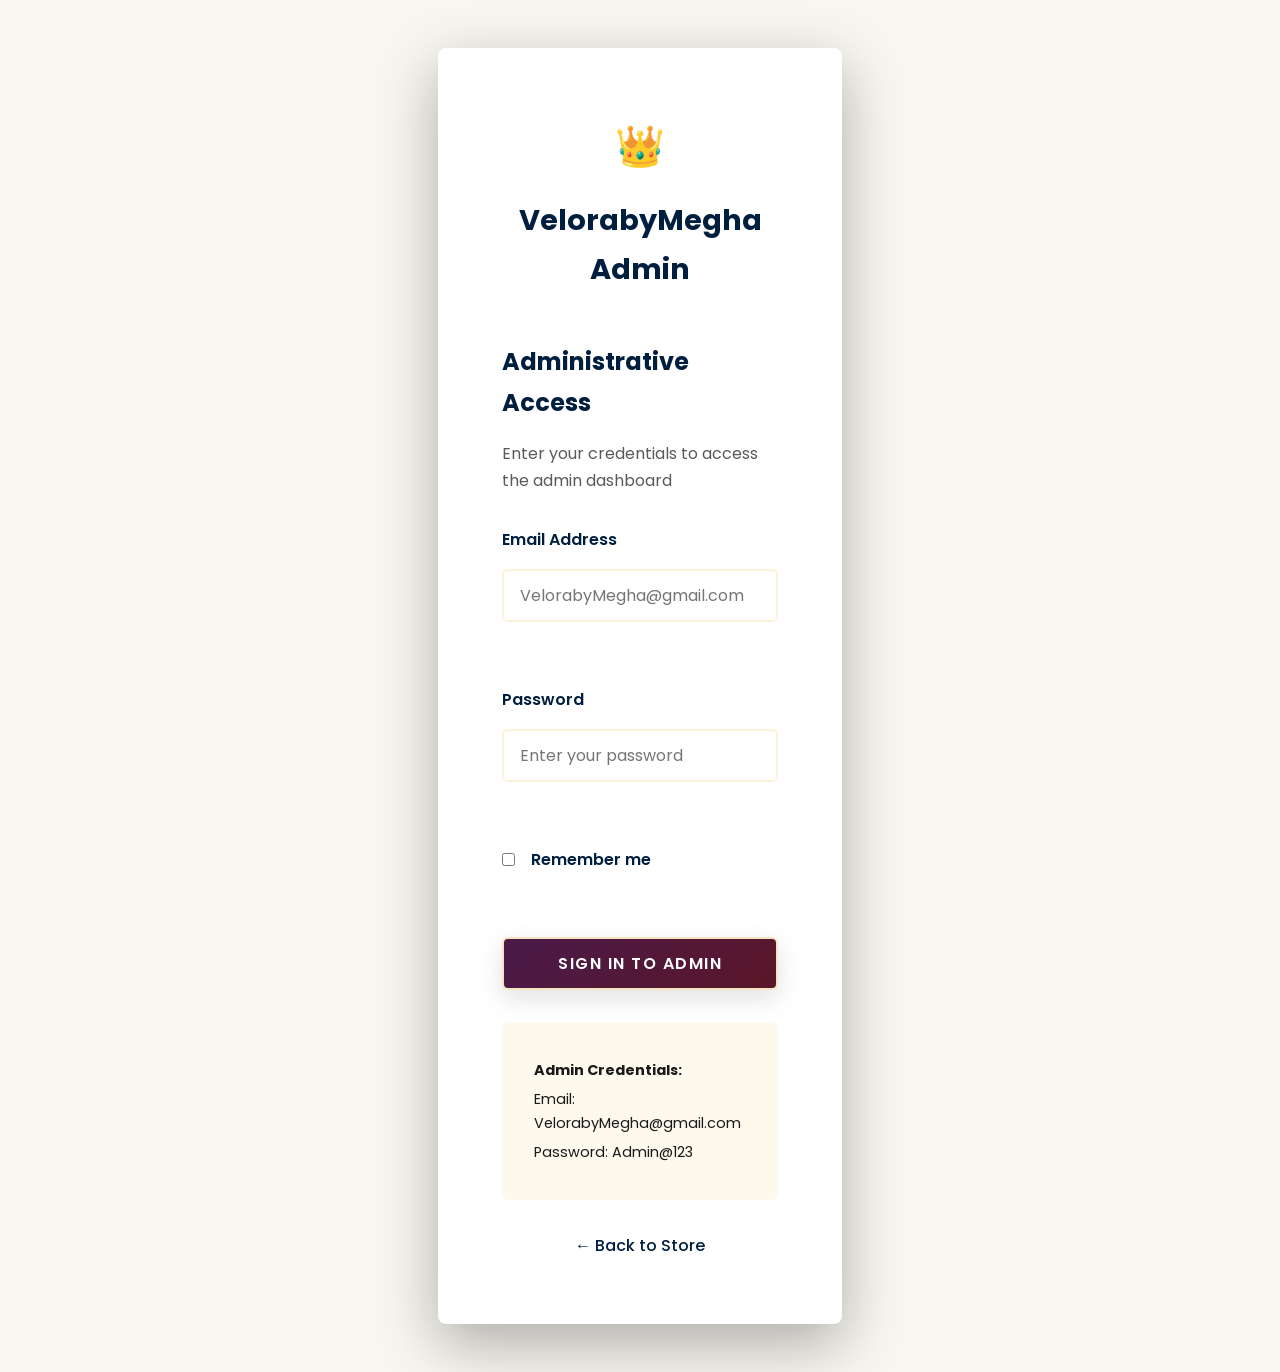
==== admin/customers.html @ 72f83fa5 "WIP: Cart, payment, and responsive UI improvements" ====
<!DOCTYPE html>
<html lang="en">
<head>
    <meta charset="UTF-8">
    <meta name="viewport" content="width=device-width, initial-scale=1.0">
    <title>Customers Management - VelorabyMegha Admin</title>
    <link rel="stylesheet" href="../admin/admin.css">
</head>
<body class="admin-dashboard">
    <!-- Admin Sidebar -->
    <aside class="admin-sidebar">
        <div class="admin-branding">
            <h2>🏛️ Admin Panel</h2>
        </div>

        <nav class="admin-menu">
            <a href="dashboard.html" class="admin-menu-item" data-page="dashboard">
                <span class="menu-icon">📊</span> Dashboard
            </a>
            <a href="products.html" class="admin-menu-item" data-page="products">
                <span class="menu-icon">📦</span> Products
            </a>
            <a href="product-upload.html" class="admin-menu-item" data-page="product-upload">
                <span class="menu-icon">➕</span> Add Product
            </a>
            <a href="orders.html" class="admin-menu-item" data-page="orders">
                <span class="menu-icon">🛒</span> Orders
            </a>
            <a href="customers.html" class="admin-menu-item active" data-page="customers">
                <span class="menu-icon">👥</span> Customers
            </a>
            <a href="../index.html" class="admin-menu-item danger" id="logoutBtn">
                <span class="menu-icon">🚪</span> Logout
            </a>
        </nav>
    </aside>

    <!-- Admin Header -->
    <div class="admin-header">
        <div class="admin-title">
            <h1>Customers Management</h1>
        </div>
    </div>

    <!-- Admin Main Content -->
    <main class="admin-main">
        <div class="admin-container">
            <section class="dashboard-section">
                <div class="section-header">
                    <h2>All Customers</h2>
                </div>

                <table class="admin-table">
                    <thead>
                        <tr>
                            <th>Name</th>
                            <th>Email</th>
                            <th>Phone</th>
                            <th>Orders</th>
                            <th>Total Spent</th>
                            <th>Joined Date</th>
                            <th>Actions</th>
                        </tr>
                    </thead>
                    <tbody id="customersTableBody">
                        <tr>
                            <td colspan="7" class="empty-state">No customers yet</td>
                        </tr>
                    </tbody>
                </table>
            </section>

            <!-- Customer Statistics -->
            <section class="dashboard-section">
                <h2>Customer Statistics</h2>
                <div class="metrics-grid">
                    <div class="metric-card">
                        <div class="metric-icon">👥</div>
                        <div class="metric-content">
                            <h3>Total Customers</h3>
                            <p class="metric-value" id="totalCustomersMetric">0</p>
                        </div>
                    </div>
                    <div class="metric-card">
                        <div class="metric-icon">🆕</div>
                        <div class="metric-content">
                            <h3>This Month</h3>
                            <p class="metric-value" id="thisMonthCustomers">0</p>
                        </div>
                    </div>
                    <div class="metric-card">
                        <div class="metric-icon">💰</div>
                        <div class="metric-content">
                            <h3>Avg. Order Value</h3>
                            <p class="metric-value" id="avgOrderValue">₹0</p>
                        </div>
                    </div>
                    <div class="metric-card">
                        <div class="metric-icon">🏆</div>
                        <div class="metric-content">
                            <h3>Top Spender</h3>
                            <p class="metric-value" id="topSpender">-</p>
                        </div>
                    </div>
                </div>
            </section>
        </div>
    </main>

    <script src="../admin/admin.js"></script>
    <script>
        document.addEventListener('DOMContentLoaded', function() {
            loadCustomersTable();
            loadCustomerStatistics();
        });

        function loadCustomersTable() {
            const customers = JSON.parse(localStorage.getItem('customers')) || [];
            const orders = JSON.parse(localStorage.getItem('orders')) || [];
            const tbody = document.getElementById('customersTableBody');

            if (customers.length === 0) {
                tbody.innerHTML = '<tr><td colspan="7" class="empty-state">No customers yet</td></tr>';
                return;
            }

            tbody.innerHTML = customers.map(customer => {
                const customerOrders = orders.filter(o => o.email === customer.email);
                const totalSpent = customerOrders.reduce((sum, o) => sum + o.total, 0);
                
                return `
                    <tr>
                        <td><strong>${customer.name}</strong></td>
                        <td>${customer.email}</td>
                        <td>${customer.phone || 'N/A'}</td>
                        <td>${customerOrders.length}</td>
                        <td>₹${totalSpent.toLocaleString('en-IN')}</td>
                        <td>${new Date(customer.createdAt).toLocaleDateString()}</td>
                        <td>
                            <button class="btn-view" onclick="viewCustomer('${customer.email}')">View</button>
                            <button class="btn-contact" onclick="contactCustomer('${customer.email}')">Contact</button>
                        </td>
                    </tr>
                `;
            }).join('');
        }

        function loadCustomerStatistics() {
            const customers = JSON.parse(localStorage.getItem('customers')) || [];
            const orders = JSON.parse(localStorage.getItem('orders')) || [];
            
            // Total customers
            document.getElementById('totalCustomersMetric').textContent = customers.length;
            
            // This month
            const thisMonth = customers.filter(c => {
                const date = new Date(c.createdAt);
                const now = new Date();
                return date.getMonth() === now.getMonth() && date.getFullYear() === now.getFullYear();
            }).length;
            document.getElementById('thisMonthCustomers').textContent = thisMonth;
            
            // Average order value
            if (orders.length > 0) {
                const avgOrder = orders.reduce((sum, o) => sum + o.total, 0) / orders.length;
                document.getElementById('avgOrderValue').textContent = '₹' + Math.round(avgOrder).toLocaleString('en-IN');
            }
            
            // Top spender
            if (orders.length > 0) {
                const customerSpending = {};
                orders.forEach(order => {
                    if (!customerSpending[order.email]) {
                        customerSpending[order.email] = 0;
                    }
                    customerSpending[order.email] += order.total;
                });
                
                const topSpenderEmail = Object.keys(customerSpending).reduce((a, b) => 
                    customerSpending[a] > customerSpending[b] ? a : b
                );
                
                const topCustomer = customers.find(c => c.email === topSpenderEmail);
                document.getElementById('topSpender').textContent = topCustomer ? topCustomer.name.split(' ')[0] : '-';
            }
        }

        function viewCustomer(email) {
            alert('View customer details - ' + email);
        }

        function contactCustomer(email) {
            alert('Send email to - ' + email);
        }
    </script>
</body>
</html>
---- admin/admin.css ----
/* ========================================
   ADMIN PANEL STYLES
   ======================================== */

body.admin-dashboard,
body.admin-login-page {
    background: var(--pearl-white);
}

/* ========================================
   ADMIN LOGIN PAGE
   ======================================== */

.admin-login-page {
    min-height: 100vh;
    display: flex;
    align-items: center;
    justify-content: center;
    background: linear-gradient(135deg, var(--sapphire-blue) 0%, var(--plum-royal) 50%, var(--deep-maroon) 100%);
}

.admin-login-container {
    width: 100%;
    max-width: 500px;
    padding: var(--spacing-xl);
}

.admin-login-card {
    background: var(--white);
    padding: var(--spacing-2xl);
    border-radius: 8px;
    box-shadow: 0 20px 60px rgba(0, 0, 0, 0.3);
}

.admin-logo {
    text-align: center;
    margin-bottom: var(--spacing-xl);
}

.admin-logo .logo-icon {
    font-size: 2.5rem;
    display: block;
    margin-bottom: var(--spacing-sm);
}

.admin-logo h1 {
    color: var(--sapphire-blue);
    font-size: 1.8rem;
}

.admin-login-card h2 {
    color: var(--sapphire-blue);
    margin-bottom: var(--spacing-sm);
}

.admin-login-card > p {
    color: var(--text-light);
    margin-bottom: var(--spacing-lg);
}

.admin-form {
    display: flex;
    flex-direction: column;
    gap: var(--spacing-lg);
}

.admin-form .form-group {
    display: flex;
    flex-direction: column;
    gap: var(--spacing-sm);
}

.admin-form label {
    font-weight: 600;
    color: var(--sapphire-blue);
}

.admin-form input {
    padding: 12px 16px;
    border: 2px solid rgba(232, 197, 71, 0.2);
    border-radius: 6px;
    font-family: inherit;
    font-size: 1rem;
    transition: var(--transition);
}

.admin-form input:focus {
    outline: none;
    border-color: var(--rose-gold);
    box-shadow: 0 0 0 3px rgba(232, 164, 124, 0.1);
}

.admin-form .checkbox {
    flex-direction: row;
    align-items: center;
    gap: var(--spacing-sm);
}

.admin-login-btn {
    padding: 12px 16px;
    font-size: 1rem;
    font-weight: 600;
}

.admin-info {
    background: rgba(232, 197, 71, 0.1);
    padding: var(--spacing-lg);
    border-radius: 6px;
    margin: var(--spacing-lg) 0;
    font-size: 0.9rem;
}

.admin-info p {
    margin: 4px 0;
    color: var(--text-dark);
}

.admin-footer {
    text-align: center;
    margin-top: var(--spacing-lg);
}

.admin-footer a {
    color: var(--sapphire-blue);
    text-decoration: none;
    font-weight: 500;
    transition: color 0.3s ease;
}

.admin-footer a:hover {
    color: var(--rose-gold);
}

/* ========================================
   ADMIN DASHBOARD LAYOUT
   ======================================== */

.admin-dashboard {
    display: grid;
    grid-template-columns: 280px 1fr;
    grid-template-rows: 70px 1fr;
    min-height: 100vh;
}

.admin-sidebar {
    grid-row: 1 / -1;
    background: linear-gradient(135deg, var(--sapphire-blue), var(--plum-royal));
    color: var(--white);
    padding: var(--spacing-lg);
    overflow-y: auto;
}

.admin-branding {
    margin-bottom: var(--spacing-xl);
    text-align: center;
    padding-bottom: var(--spacing-lg);
    border-bottom: 2px solid rgba(255, 255, 255, 0.2);
}

.admin-branding h2 {
    font-size: 1.3rem;
    color: var(--white);
}

.admin-menu {
    display: flex;
    flex-direction: column;
    gap: var(--spacing-sm);
}

.admin-menu-item {
    display: flex;
    align-items: center;
    gap: var(--spacing-md);
    padding: var(--spacing-md) var(--spacing-lg);
    border-radius: 6px;
    text-decoration: none;
    color: rgba(255, 255, 255, 0.8);
    transition: var(--transition);
    cursor: pointer;
}

.admin-menu-item:hover {
    background: rgba(255, 255, 255, 0.1);
    color: var(--white);
}

.admin-menu-item.active {
    background: var(--rose-gold);
    color: var(--white);
}

.admin-menu-item.danger:hover {
    background: #e74c3c;
}

.menu-icon {
    font-size: 1.2rem;
}

.admin-header {
    grid-column: 2;
    background: var(--white);
    border-bottom: 2px solid rgba(232, 197, 71, 0.2);
    padding: var(--spacing-md) var(--spacing-xl);
    display: flex;
    justify-content: space-between;
    align-items: center;
    box-shadow: var(--shadow-sm);
}

.admin-title h1 {
    font-family: var(--font-display);
    font-size: 1.8rem;
    color: var(--sapphire-blue);
}

.admin-profile {
    display: flex;
    align-items: center;
    gap: var(--spacing-lg);
}

.profile-avatar {
    width: 40px;
    height: 40px;
    border-radius: 50%;
    background: linear-gradient(135deg, var(--rose-gold), var(--champagne-gold));
    display: flex;
    align-items: center;
    justify-content: center;
    color: var(--white);
    font-weight: 700;
    font-size: 1.1rem;
}

.admin-main {
    grid-column: 2;
    overflow-y: auto;
    padding: var(--spacing-xl);
}

.admin-container {
    max-width: 1400px;
    margin: 0 auto;
}

/* ========================================
   METRICS & CARDS
   ======================================== */

.metrics-grid {
    display: grid;
    grid-template-columns: repeat(auto-fit, minmax(250px, 1fr));
    gap: var(--spacing-lg);
    margin-bottom: var(--spacing-xl);
}

.metric-card {
    background: linear-gradient(135deg, var(--white) 0%, rgba(245, 240, 232, 0.8) 100%);
    padding: var(--spacing-lg);
    border-radius: 8px;
    box-shadow: var(--shadow-md);
    display: flex;
    align-items: center;
    gap: var(--spacing-lg);
    border-left: 5px solid var(--rose-gold);
}

.metric-icon {
    font-size: 2.5rem;
    min-width: 60px;
    text-align: center;
}

.metric-content h3 {
    color: var(--text-light);
    font-size: 0.9rem;
    margin-bottom: var(--spacing-sm);
}

.metric-value {
    font-family: var(--font-secondary);
    font-size: 1.8rem;
    color: var(--sapphire-blue);
    font-weight: 700;
}

/* ========================================
   ADMIN TABLES
   ======================================== */

.dashboard-section {
    background: var(--white);
    padding: var(--spacing-lg);
    border-radius: 8px;
    box-shadow: var(--shadow-md);
    margin-bottom: var(--spacing-xl);
}

.section-header {
    display: flex;
    justify-content: space-between;
    align-items: center;
    margin-bottom: var(--spacing-lg);
}

.section-header h2 {
    color: var(--sapphire-blue);
    font-size: 1.5rem;
}

.view-all-link {
    color: var(--rose-gold);
    text-decoration: none;
    font-weight: 600;
    transition: color 0.3s ease;
}

.view-all-link:hover {
    color: var(--sapphire-blue);
}

.admin-table {
    width: 100%;
    border-collapse: collapse;
}

.admin-table thead {
    background: rgba(232, 197, 71, 0.1);
}

.admin-table th {
    padding: 12px 16px;
    text-align: left;
    font-weight: 600;
    color: var(--sapphire-blue);
    border-bottom: 2px solid rgba(232, 197, 71, 0.3);
}

.admin-table td {
    padding: 12px 16px;
    border-bottom: 1px solid rgba(0, 0, 0, 0.05);
}

.admin-table tbody tr:hover {
    background: rgba(232, 197, 71, 0.05);
}

.admin-table .empty-state {
    text-align: center;
    color: var(--text-light);
    padding: var(--spacing-xl) !important;
    font-style: italic;
}

.products-grid-admin {
    display: grid;
    grid-template-columns: repeat(auto-fill, minmax(200px, 1fr));
    gap: var(--spacing-lg);
}

.products-grid-admin .empty-state {
    grid-column: 1 / -1;
    text-align: center;
    color: var(--text-light);
    padding: var(--spacing-xl);
    font-style: italic;
}

/* ========================================
   PRODUCT UPLOAD FORM
   ======================================== */

.product-upload-form {
    display: flex;
    flex-direction: column;
    gap: var(--spacing-xl);
}

.form-section {
    background: var(--white);
    padding: var(--spacing-lg);
    border-radius: 8px;
    box-shadow: var(--shadow-md);
}

.form-section h3 {
    color: var(--sapphire-blue);
    margin-bottom: var(--spacing-lg);
    font-size: 1.3rem;
    padding-bottom: var(--spacing-md);
    border-bottom: 2px solid rgba(232, 197, 71, 0.2);
}

.form-group {
    display: flex;
    flex-direction: column;
    gap: var(--spacing-sm);
    margin-bottom: var(--spacing-lg);
}

.form-group label {
    font-weight: 600;
    color: var(--sapphire-blue);
}

.form-group input,
.form-group textarea,
.form-group select {
    padding: 12px 16px;
    border: 2px solid rgba(232, 197, 71, 0.2);
    border-radius: 6px;
    font-family: inherit;
    font-size: 1rem;
    transition: var(--transition);
}

.form-group input:focus,
.form-group textarea:focus,
.form-group select:focus {
    outline: none;
    border-color: var(--rose-gold);
    box-shadow: 0 0 0 3px rgba(232, 164, 124, 0.1);
}

.file-upload {
    border: 2px dashed rgba(232, 197, 71, 0.3);
    border-radius: 6px;
    padding: var(--spacing-xl);
    text-align: center;
    cursor: pointer;
    transition: var(--transition);
}

.file-upload:hover {
    border-color: var(--rose-gold);
    background: rgba(232, 197, 71, 0.05);
}

.file-upload input {
    display: none;
}

.file-upload-hint {
    color: var(--text-light);
}

.file-upload-hint p {
    margin: 4px 0;
}

.image-preview {
    display: grid;
    grid-template-columns: repeat(auto-fill, minmax(100px, 1fr));
    gap: var(--spacing-md);
    margin-top: var(--spacing-lg);
}

.image-preview-item {
    position: relative;
    width: 100%;
    aspect-ratio: 1;
    border-radius: 6px;
    overflow: hidden;
}

.image-preview-item img {
    width: 100%;
    height: 100%;
    object-fit: cover;
}

.size-selector {
    display: grid;
    grid-template-columns: repeat(auto-fit, minmax(100px, 1fr));
    gap: var(--spacing-md);
}

.size-selector label {
    display: flex;
    align-items: center;
    gap: var(--spacing-sm);
    cursor: pointer;
    padding: 8px 12px;
    border: 2px solid rgba(232, 197, 71, 0.2);
    border-radius: 6px;
    transition: var(--transition);
}

.size-selector label:hover {
    border-color: var(--rose-gold);
    background: rgba(232, 197, 71, 0.05);
}

.size-selector input {
    cursor: pointer;
    accent-color: var(--rose-gold);
}

.checkbox-group {
    display: grid;
    grid-template-columns: repeat(auto-fit, minmax(200px, 1fr));
    gap: var(--spacing-md);
}

.checkbox-group label {
    display: flex;
    align-items: center;
    gap: var(--spacing-sm);
    cursor: pointer;
}

.checkbox-group input {
    accent-color: var(--rose-gold);
}

.form-actions {
    display: flex;
    gap: var(--spacing-md);
    justify-content: flex-end;
    margin-top: var(--spacing-xl);
    padding-top: var(--spacing-lg);
    border-top: 2px solid rgba(232, 197, 71, 0.2);
}

.form-actions button {
    padding: 12px 32px;
}

/* ========================================
   MODAL
   ======================================== */

.modal {
    position: fixed;
    top: 0;
    left: 0;
    right: 0;
    bottom: 0;
    background: rgba(0, 0, 0, 0.5);
    display: flex;
    align-items: center;
    justify-content: center;
    z-index: 1000;
}

.modal-content {
    background: var(--white);
    padding: var(--spacing-xl);
    border-radius: 8px;
    max-width: 800px;
    max-height: 90vh;
    overflow-y: auto;
    position: relative;
}

.close-modal {
    position: absolute;
    top: var(--spacing-md);
    right: var(--spacing-lg);
    font-size: 2rem;
    cursor: pointer;
    color: var(--text-light);
    transition: color 0.3s ease;
}

.close-modal:hover {
    color: var(--sapphire-blue);
}

.preview-content {
    margin-top: var(--spacing-lg);
}

.chart-placeholder {
    background: linear-gradient(135deg, rgba(245, 240, 232, 0.8), rgba(240, 235, 227, 0.8));
    padding: var(--spacing-xl);
    border-radius: 8px;
    text-align: center;
    color: var(--text-light);
    min-height: 300px;
    display: flex;
    align-items: center;
    justify-content: center;
}

@media (max-width: 768px) {
    .admin-dashboard {
        grid-template-columns: 1fr;
        grid-template-rows: auto auto 1fr;
    }

    .admin-sidebar {
        grid-column: 1;
        grid-row: 1;
        display: flex;
        justify-content: space-between;
        padding: var(--spacing-md);
    }

    .admin-header {
        grid-column: 1;
    }

    .admin-branding {
        margin-bottom: 0;
        border-bottom: none;
        padding-bottom: 0;
    }

    .admin-menu {
        display: none;
        position: absolute;
        top: 70px;
        left: 0;
        width: 100%;
        background: var(--sapphire-blue);
        flex-direction: row;
        flex-wrap: wrap;
        gap: 0;
    }

    .admin-menu.active {
        display: flex;
    }

    .admin-menu-item {
        flex: 1;
        justify-content: center;
        padding: var(--spacing-sm);
        min-width: 80px;
    }

    .metrics-grid {
        grid-template-columns: repeat(2, 1fr);
    }

    .admin-table {
        font-size: 0.85rem;
    }

    .admin-table th,
    .admin-table td {
        padding: 8px 12px;
    }

    .form-row {
        grid-template-columns: 1fr;
    }

    .form-actions {
        flex-direction: column-reverse;
    }

    .form-actions button {
        width: 100%;
    }

    .modal-content {
        width: 90%;
    }
}
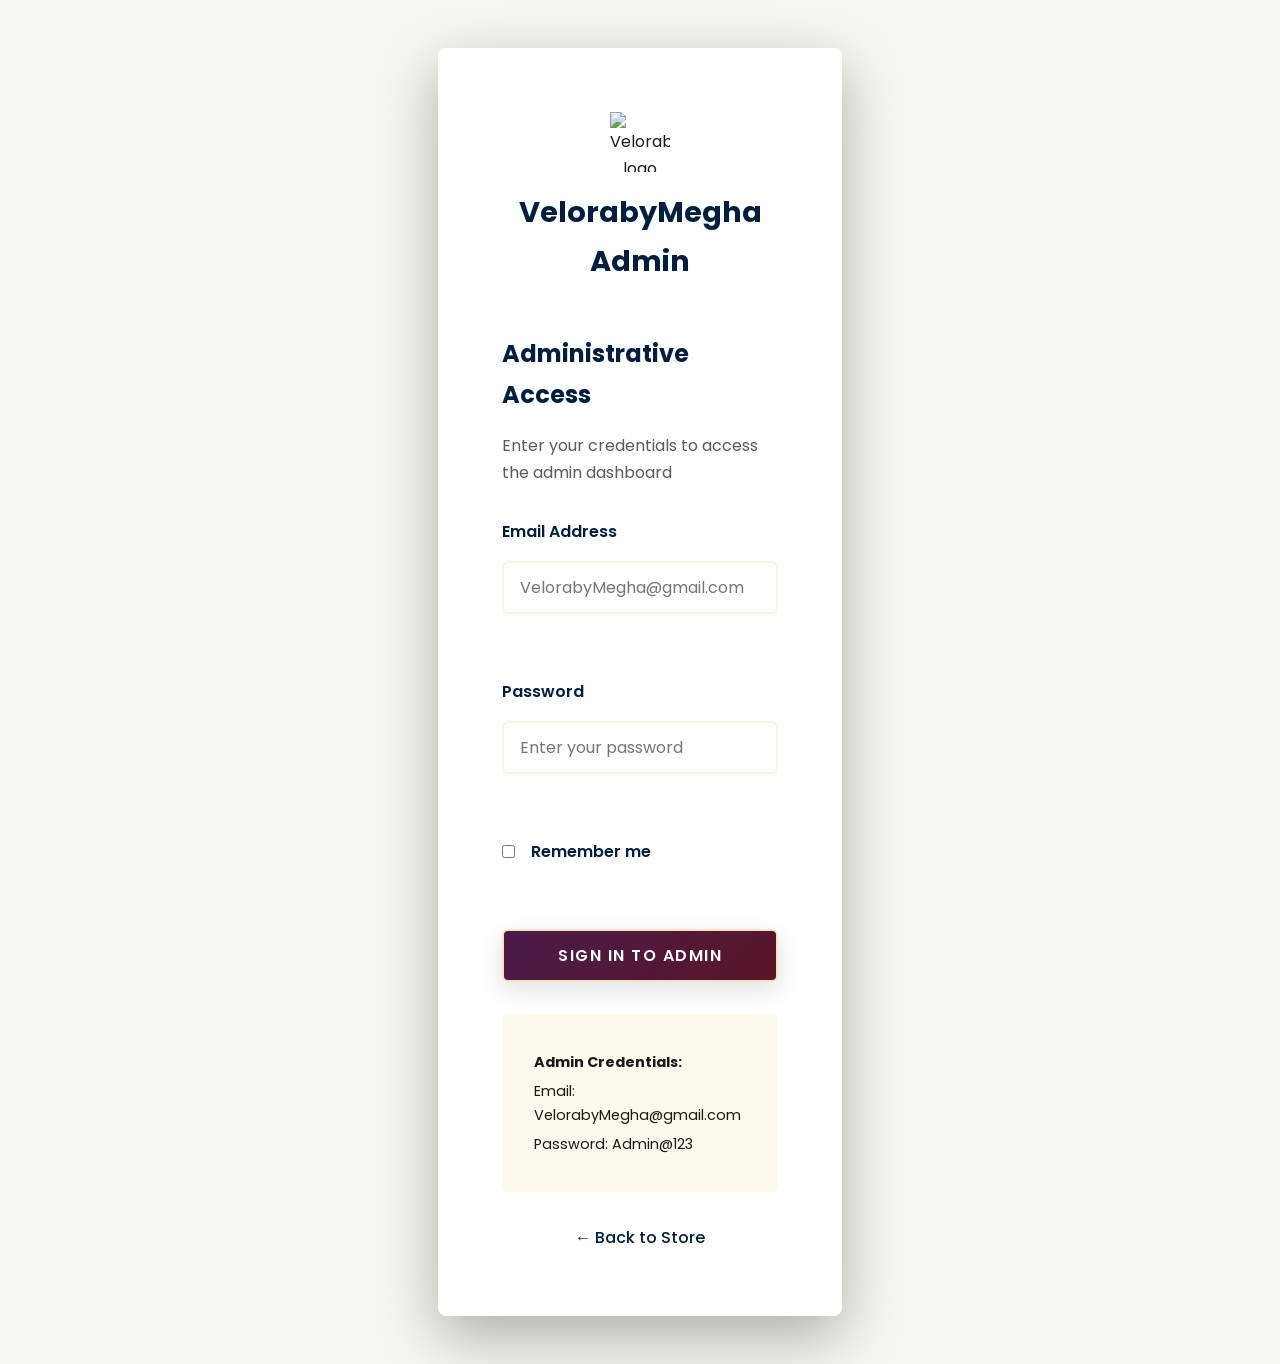
==== commit 2ca05c5c: "WIP: Cart, payment, and responsive UI improvements" ====
--- a/admin/customers.html
+++ b/admin/customers.html
@@ -5,12 +5,14 @@
     <meta name="viewport" content="width=device-width, initial-scale=1.0">
     <title>Customers Management - VelorabyMegha Admin</title>
     <link rel="stylesheet" href="../admin/admin.css">
+    <script src="../config.js"></script>
 </head>
 <body class="admin-dashboard">
     <!-- Admin Sidebar -->
     <aside class="admin-sidebar">
         <div class="admin-branding">
-            <h2>🏛️ Admin Panel</h2>
+            <img src="../assets/images/logo/butterfly-logo.svg" alt="VelorabyMegha logo" class="brand-logo" data-logo-src="true" />
+            <h2>Admin Panel</h2>
         </div>
 
         <nav class="admin-menu">
@@ -108,6 +110,7 @@
     </main>
 
     <script src="../admin/admin.js"></script>
+    <script src="../js/logo-init.js"></script>
     <script>
         document.addEventListener('DOMContentLoaded', function() {
             loadCustomersTable();
--- a/admin/admin.css
+++ b/admin/admin.css
@@ -41,6 +41,20 @@
     font-size: 2.5rem;
     display: block;
     margin-bottom: var(--spacing-sm);
+}
+
+.admin-logo .brand-logo {
+    width: 60px;
+    height: 60px;
+    object-fit: contain;
+    display: block;
+    margin: 0 auto var(--spacing-sm);
+    filter: drop-shadow(0 0 0 transparent);
+    transition: var(--transition);
+}
+
+.admin-logo:hover .brand-logo {
+    filter: drop-shadow(0 0 12px rgba(232, 168, 124, 0.6));
 }
 
 .admin-logo h1 {
@@ -155,6 +169,20 @@
     text-align: center;
     padding-bottom: var(--spacing-lg);
     border-bottom: 2px solid rgba(255, 255, 255, 0.2);
+}
+
+.admin-branding .brand-logo {
+    width: 50px;
+    height: 50px;
+    object-fit: contain;
+    display: block;
+    margin: 0 auto var(--spacing-sm);
+    filter: drop-shadow(0 0 0 rgba(232, 168, 124, 0.3));
+    transition: var(--transition);
+}
+
+.admin-branding:hover .brand-logo {
+    filter: drop-shadow(0 0 8px rgba(232, 168, 124, 0.6));
 }
 
 .admin-branding h2 {
